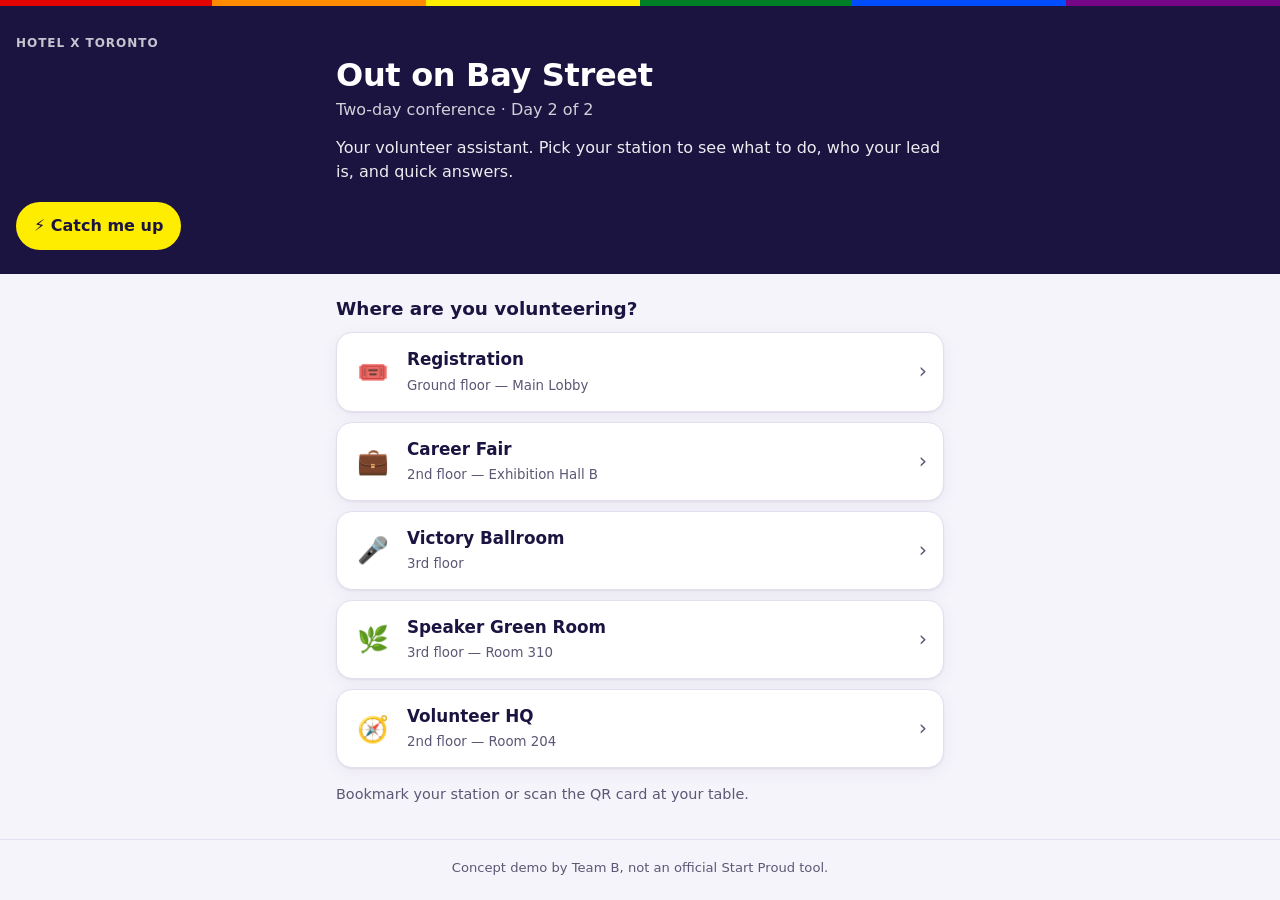
==== index.html @ a0ced64b "Add OOBS volunteer assistant concept demo and QR cards Co-Authored-By: Claude Opus 5.5 <noreply@anth" ====
<!doctype html>
<html lang="en">
<head>
  <meta charset="utf-8">
  <meta name="viewport" content="width=device-width, initial-scale=1, viewport-fit=cover">
  <title>OOBS Volunteer Assistant</title>
  <meta name="description" content="Concept demo volunteer assistant for Out on Bay Street.">
  <meta name="theme-color" content="#1b1440">
  <link rel="icon" href="assets/favicon.svg" type="image/svg+xml">
  <link rel="stylesheet" href="assets/style.css">
</head>
<body data-page="home">
  <div class="pride-bar" aria-hidden="true"></div>
  <header class="hero">
    <p class="eyebrow" data-text="event.venue"></p>
    <h1 data-text="event.name"></h1>
    <p class="sub" data-text="event.dates"></p>
    <p class="lede" data-text="event.tagline"></p>
    <button class="btn btn-catchup" type="button" data-catchup></button>
  </header>

  <main class="wrap">
    <h2 class="section-title" data-text="ui.homeHeading"></h2>
    <ul class="station-list" id="station-list"></ul>
    <p class="note" data-text="ui.allStationsNote"></p>
  </main>

  <footer class="footer" data-text="ui.footer"></footer>
  <script src="assets/app.js"></script>
</body>
</html>
---- assets/style.css ----
:root {
  --bg: #f6f4fb;
  --surface: #ffffff;
  --ink: #1b1440;
  --muted: #5c5775;
  --line: #e3dff0;
  --accent: #6b3fd4;
  --accent-ink: #ffffff;
  --accent-soft: #efe9fd;
  --bot: #f1eff8;
  --me: #6b3fd4;
  --me-ink: #ffffff;
  --warn: #fff4e0;
  --warn-ink: #7a4a00;
  --hero: #1b1440;
  --hero-ink: #ffffff;
  --radius: 16px;
  --shadow: 0 1px 2px rgba(27, 20, 64, .06), 0 4px 16px rgba(27, 20, 64, .06);
}
@media (prefers-color-scheme: dark) {
  :root {
    --bg: #0f0c22;
    --surface: #1a1634;
    --ink: #f2f0fb;
    --muted: #a9a4c4;
    --line: #2d2850;
    --accent: #a585ff;
    --accent-ink: #120d2b;
    --accent-soft: #2a2350;
    --bot: #242046;
    --me: #a585ff;
    --me-ink: #120d2b;
    --warn: #3a2d10;
    --warn-ink: #ffd88a;
    --hero: #15102f;
    --shadow: none;
  }
}

* { box-sizing: border-box; }
html { -webkit-text-size-adjust: 100%; }
body {
  margin: 0;
  background: var(--bg);
  color: var(--ink);
  font: 16px/1.5 system-ui, -apple-system, "Segoe UI", Roboto, sans-serif;
  min-height: 100vh;
  display: flex;
  flex-direction: column;
}
h1, h2 { line-height: 1.2; margin: 0; }
a { color: var(--accent); }
.sr-only { position: absolute; width: 1px; height: 1px; overflow: hidden; clip: rect(0 0 0 0); white-space: nowrap; }

.pride-bar {
  height: 6px;
  background: linear-gradient(90deg, #e40303 0 16.6%, #ff8c00 0 33.3%, #ffed00 0 50%, #008026 0 66.6%, #004dff 0 83.3%, #750787 0);
}
.wrap { width: 100%; max-width: 640px; margin: 0 auto; padding: 16px; flex: 1; }

/* Home hero */
.hero { background: var(--hero); color: var(--hero-ink); padding: 28px 16px 24px; }
.hero > * { max-width: 608px; margin-left: auto; margin-right: auto; }
.hero h1 { font-size: 2rem; letter-spacing: -.01em; }
.hero .sub { margin: 4px auto 0; opacity: .8; }
.hero .lede { margin: 14px auto 18px; opacity: .92; }
.eyebrow { text-transform: uppercase; letter-spacing: .08em; font-size: .75rem; font-weight: 700; margin: 0 0 4px; opacity: .75; }

.section-title { font-size: 1.15rem; margin: 8px 0 12px; }
.station-list { list-style: none; padding: 0; margin: 0; display: grid; gap: 10px; }
.station-link {
  display: flex; align-items: center; gap: 14px;
  background: var(--surface); color: var(--ink); text-decoration: none;
  border: 1px solid var(--line); border-radius: var(--radius); padding: 14px 16px;
  box-shadow: var(--shadow); min-height: 64px;
}
.station-link:active { transform: scale(.99); }
.station-link .emoji { font-size: 1.6rem; width: 40px; text-align: center; }
.station-link strong { display: block; font-size: 1.05rem; }
.station-link small { color: var(--muted); }
.station-link .chev { margin-left: auto; color: var(--muted); font-size: 1.3rem; }
.note { color: var(--muted); font-size: .9rem; margin-top: 16px; }

/* Buttons */
.btn {
  appearance: none; border: 0; cursor: pointer; font: inherit; font-weight: 600;
  background: var(--accent); color: var(--accent-ink);
  border-radius: 999px; padding: 12px 18px; min-height: 44px;
  display: inline-flex; align-items: center; justify-content: center; gap: 6px; text-decoration: none;
}
.btn-small { padding: 8px 14px; min-height: 38px; font-size: .9rem; }
.btn-outline { background: transparent; color: var(--accent); border: 1.5px solid var(--accent); }
.hero .btn-catchup { background: #ffed00; color: #1b1440; }
.btn:focus-visible, .chip:focus-visible, input:focus-visible, a:focus-visible { outline: 3px solid #ff8c00; outline-offset: 2px; }

/* Station page */
.topbar {
  display: flex; align-items: center; justify-content: space-between; gap: 10px;
  padding: 10px 16px; background: var(--surface); border-bottom: 1px solid var(--line);
  position: sticky; top: 0; z-index: 5;
}
.back { text-decoration: none; font-weight: 600; }
.station-head { display: flex; align-items: center; gap: 14px; margin: 4px 0 16px; }
.station-head h1 { font-size: 1.75rem; }
.station-head .eyebrow { color: var(--muted); opacity: 1; }
.station-emoji { font-size: 2.4rem; width: 60px; height: 60px; display: grid; place-items: center; background: var(--accent-soft); border-radius: 18px; flex: none; }

.facts { display: grid; grid-template-columns: 1fr 1fr; gap: 10px; margin-bottom: 14px; }
.fact { background: var(--surface); border: 1px solid var(--line); border-radius: var(--radius); padding: 12px 14px; box-shadow: var(--shadow); display: flex; flex-direction: column; gap: 2px; }
.fact-lead { grid-column: 1 / -1; flex-direction: row; flex-wrap: wrap; align-items: center; column-gap: 10px; }
.fact-lead .fact-label { width: 100%; }
.fact-lead .btn { margin-left: auto; }
.fact-label { font-size: .75rem; text-transform: uppercase; letter-spacing: .06em; color: var(--muted); font-weight: 700; }
.fact-value { font-weight: 600; }
.pronouns { font-weight: 400; color: var(--muted); font-size: .9rem; }

.card { background: var(--surface); border: 1px solid var(--line); border-radius: var(--radius); padding: 18px 16px; margin-bottom: 14px; box-shadow: var(--shadow); }
.card h2 { font-size: 1.15rem; margin-bottom: 10px; }
.tasks { margin: 0; padding-left: 1.3em; display: grid; gap: 8px; }
.tasks li::marker { color: var(--accent); font-weight: 700; }
.muted { color: var(--muted); margin: 0 0 12px; font-size: .92rem; }

/* Chat */
.chat-log { display: flex; flex-direction: column; gap: 8px; margin-bottom: 12px; }
.chat-log:empty { display: none; }
.msg { max-width: 88%; padding: 10px 14px; border-radius: 18px; animation: pop .18s ease-out; overflow-wrap: anywhere; }
.msg-me { align-self: flex-end; background: var(--me); color: var(--me-ink); border-bottom-right-radius: 6px; }
.msg-bot { align-self: flex-start; background: var(--bot); border-bottom-left-radius: 6px; }
.msg-unsure { background: var(--warn); color: var(--warn-ink); }
.msg .btn { margin-top: 8px; }
@keyframes pop { from { opacity: 0; transform: translateY(4px); } to { opacity: 1; transform: none; } }
@media (prefers-reduced-motion: reduce) { .msg { animation: none; } }

.suggestions { display: flex; flex-wrap: wrap; gap: 8px; margin-bottom: 12px; }
.chip {
  appearance: none; font: inherit; font-size: .9rem; cursor: pointer; text-align: left;
  background: var(--accent-soft); color: var(--ink); border: 1px solid transparent;
  border-radius: 999px; padding: 8px 14px; min-height: 40px;
}
.chat-form { display: flex; gap: 8px; }
.chat-form input {
  flex: 1; min-width: 0; font: inherit; font-size: 16px; /* 16px stops iOS zoom */
  padding: 11px 14px; border-radius: 999px; border: 1.5px solid var(--line);
  background: var(--bg); color: var(--ink);
}

/* Catch me up sheet */
.sheet-backdrop { position: fixed; inset: 0; background: rgba(10, 6, 30, .55); display: flex; align-items: flex-end; justify-content: center; z-index: 20; }
.sheet-backdrop[hidden] { display: none; }
.sheet { background: var(--surface); color: var(--ink); width: 100%; max-width: 560px; border-radius: 22px 22px 0 0; padding: 22px 18px calc(18px + env(safe-area-inset-bottom)); max-height: 85vh; overflow: auto; }
@media (min-width: 600px) { .sheet-backdrop { align-items: center; } .sheet { border-radius: 22px; } }
.sheet h2 { font-size: 1.3rem; }
.sheet .updated { color: var(--muted); font-size: .85rem; margin: 2px 0 12px; }
.sheet ol { padding-left: 1.3em; margin: 0 0 18px; display: grid; gap: 10px; }
.sheet .btn { width: 100%; }

.error { background: var(--warn); color: var(--warn-ink); padding: 14px; border-radius: var(--radius); }

.footer { text-align: center; color: var(--muted); font-size: .82rem; padding: 18px 16px calc(22px + env(safe-area-inset-bottom)); border-top: 1px solid var(--line); }
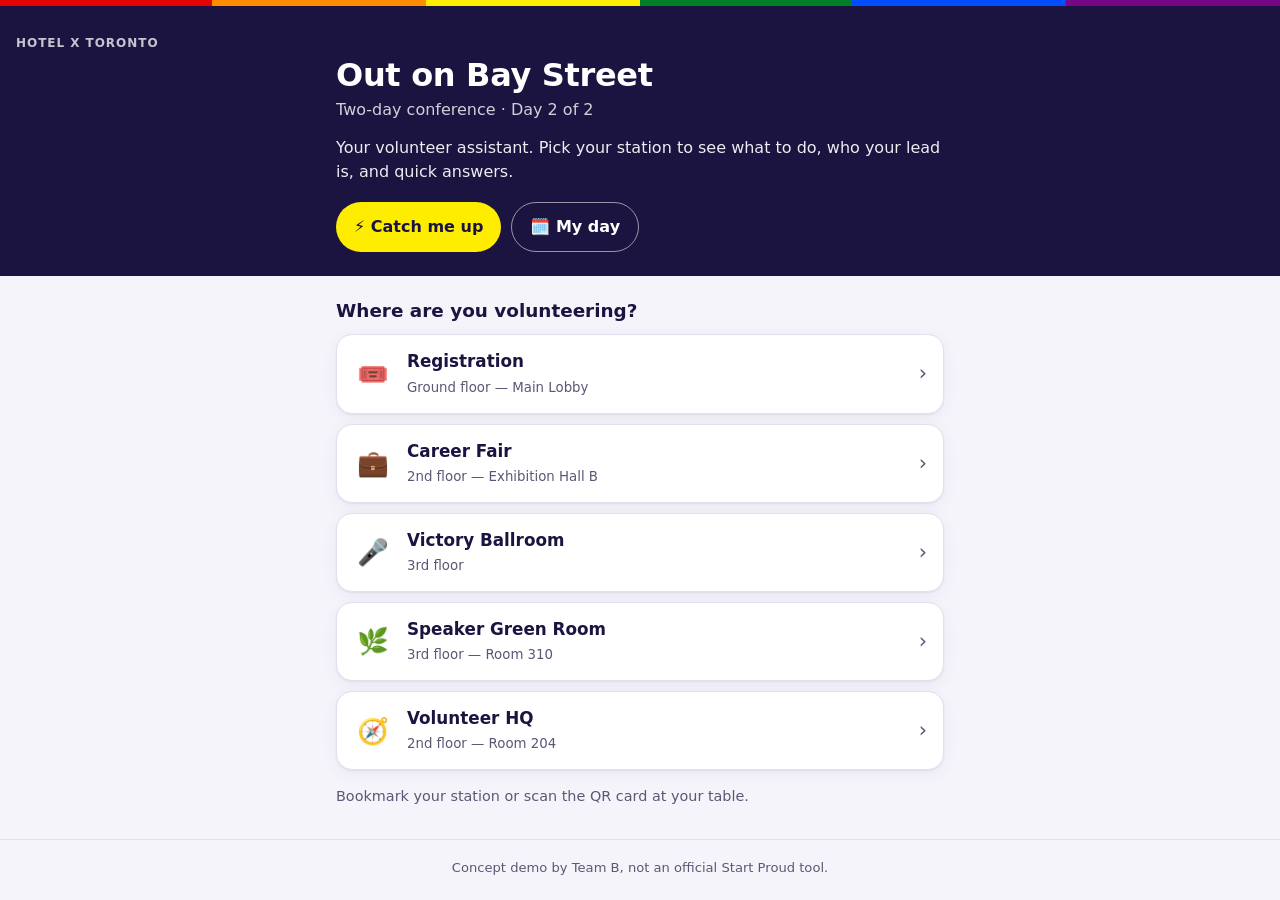
==== commit 679ff7ee: "Add My day page with role timelines and stacked-floor venue map Co-Authored-By: Claude Opus 5.5 <nor" ====
--- a/index.html
+++ b/index.html
@@ -16,7 +16,10 @@
     <h1 data-text="event.name"></h1>
     <p class="sub" data-text="event.dates"></p>
     <p class="lede" data-text="event.tagline"></p>
-    <button class="btn btn-catchup" type="button" data-catchup></button>
+    <div class="hero-actions">
+      <button class="btn btn-catchup" type="button" data-catchup></button>
+      <a class="btn btn-ghost" data-myday href="my-day.html">My day</a>
+    </div>
   </header>
 
   <main class="wrap">
--- a/assets/style.css
+++ b/assets/style.css
@@ -157,3 +157,71 @@
 .error { background: var(--warn); color: var(--warn-ink); padding: 14px; border-radius: var(--radius); }
 
 .footer { text-align: center; color: var(--muted); font-size: .82rem; padding: 18px 16px calc(22px + env(safe-area-inset-bottom)); border-top: 1px solid var(--line); }
+
+/* ---------- nav additions ---------- */
+.hero-actions { display: flex; flex-wrap: wrap; gap: 10px; }
+.btn-ghost { background: transparent; color: var(--hero-ink); border: 1.5px solid rgba(255,255,255,.55); }
+.topbar-actions { display: flex; gap: 8px; align-items: center; }
+.topbar .btn-small, .back { white-space: nowrap; }
+@media (max-width: 420px) { .topbar { padding: 10px 12px; } .topbar .btn-small { padding: 7px 10px; font-size: .82rem; } .back { font-size: .88rem; } }
+@media (max-width: 370px) { .back span { position: absolute; width: 1px; height: 1px; overflow: hidden; clip: rect(0 0 0 0); } }
+
+/* ---------- My day ---------- */
+.wrap-wide { max-width: 980px; }
+.small { font-size: .82rem; }
+.roles { border: 0; padding: 0; margin: 0 0 12px; }
+.roles legend { margin-bottom: 8px; padding: 0; }
+.role-chips { display: flex; flex-wrap: wrap; gap: 8px; }
+.role-chip[aria-pressed="true"] { background: var(--accent); color: var(--accent-ink); font-weight: 600; }
+
+.clock { display: flex; align-items: center; gap: 8px; flex-wrap: wrap; margin-bottom: 14px; font-size: .9rem; color: var(--muted); }
+.clock input { font: inherit; font-size: 16px; padding: 6px 10px; border-radius: 10px; border: 1.5px solid var(--line); background: var(--surface); color: var(--ink); }
+.badge { background: var(--warn); color: var(--warn-ink); border-radius: 999px; padding: 2px 10px; font-size: .75rem; font-weight: 700; text-transform: uppercase; letter-spacing: .05em; }
+.badge[hidden], .linkish[hidden], .btn[hidden] { display: none; }
+.linkish { appearance: none; background: none; border: 0; color: var(--accent); font: inherit; font-weight: 600; text-decoration: underline; cursor: pointer; padding: 6px 0; }
+
+.now-card { background: var(--hero); color: var(--hero-ink); border-radius: var(--radius); padding: 16px 18px; margin-bottom: 14px; }
+.now-card p { margin: 0; }
+.now-label { text-transform: uppercase; letter-spacing: .08em; font-size: .75rem; font-weight: 700; color: #ffed00; }
+.now-title { font-size: 1.25rem; font-weight: 700; margin: 4px 0 !important; }
+.now-where { opacity: .92; }
+.now-next { opacity: .75; font-size: .9rem; margin-top: 8px !important; }
+
+.day-grid { display: grid; gap: 14px; }
+.day-grid .card { margin-bottom: 0; }
+@media (min-width: 760px) {
+  .day-grid { grid-template-columns: 1fr 1fr; align-items: start; }
+  .map-card { position: sticky; top: 72px; order: 2; }
+}
+
+.timeline { list-style: none; padding: 0; margin: 0 0 14px; }
+.slot { position: relative; padding-left: 22px; }
+.slot::before { content: ""; position: absolute; left: 6px; top: 0; bottom: 0; width: 2px; background: var(--line); }
+.slot::after { content: ""; position: absolute; left: 1px; top: 16px; width: 12px; height: 12px; border-radius: 50%; background: var(--surface); border: 2px solid var(--line); }
+.slot:first-child::before { top: 18px; }
+.slot:last-child::before { bottom: calc(100% - 18px); }
+.slot button { appearance: none; width: 100%; text-align: left; font: inherit; color: inherit; background: none; border: 1.5px solid transparent; border-radius: 12px; padding: 8px 10px; margin: 2px 0; cursor: pointer; display: grid; gap: 2px; }
+.slot-time { font-size: .8rem; font-weight: 700; color: var(--muted); font-variant-numeric: tabular-nums; }
+.slot-body { display: grid; gap: 1px; }
+.slot-where { font-size: .9rem; color: var(--muted); }
+.slot-note { font-size: .85rem; color: var(--accent); }
+.slot.is-past { opacity: .5; }
+.slot.is-past::after { background: var(--line); }
+.slot.is-now button { background: var(--accent-soft); border-color: var(--accent); }
+.slot.is-now::after { background: var(--accent); border-color: var(--accent); box-shadow: 0 0 0 4px var(--accent-soft); }
+.slot.is-picked button { border-color: #ff8c00; }
+
+.venue-map { width: 100%; height: auto; display: block; }
+.venue-map .slab-side { fill: var(--line); }
+.venue-map .slab { fill: var(--bg); stroke: var(--line); stroke-width: 1.5; }
+.venue-map .floor-label { fill: var(--muted); font: 700 15px system-ui, sans-serif; }
+.venue-map .room rect { fill: var(--surface); stroke: var(--line); }
+.venue-map .room text { fill: var(--muted); font: 600 11px system-ui, sans-serif; }
+.venue-map .floor.is-active .slab { stroke: var(--accent); stroke-width: 2.5; fill: var(--accent-soft); }
+.venue-map .floor.is-active .slab-side { fill: var(--accent); opacity: .35; }
+.venue-map .floor.is-active .floor-label { fill: var(--accent); }
+.venue-map .room.is-active rect { fill: var(--accent); stroke: var(--accent); }
+.venue-map .room.is-active text { fill: var(--accent-ink); }
+.venue-map .pin { fill: #ffed00; stroke: var(--ink); stroke-width: 1; }
+.map-caption { font-weight: 700; margin: 10px 0 4px; }
+.slot.is-picked { opacity: 1; }
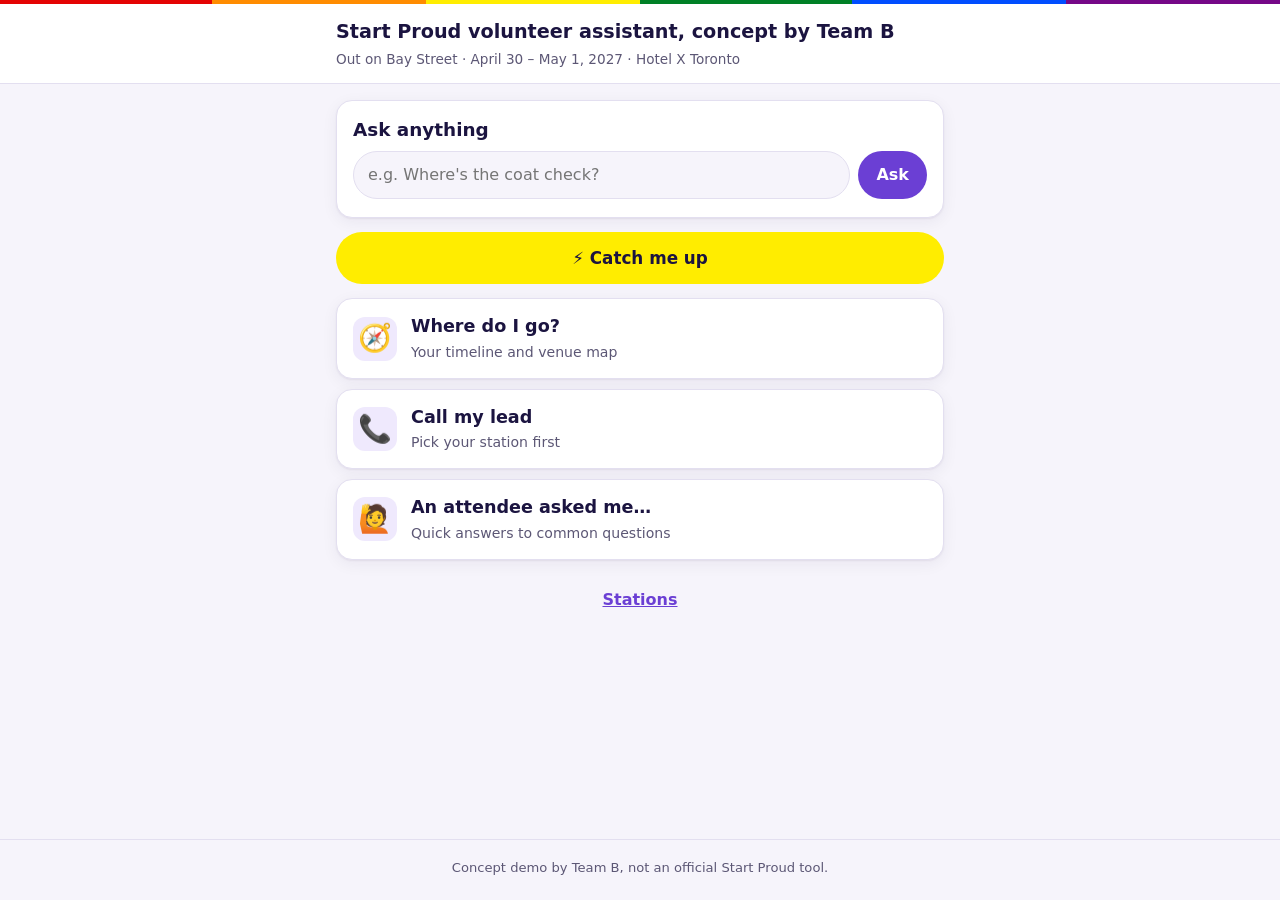
==== commit f88bd85a: "Simplify home screen, shorten answers, move stations behind a link Co-Authored-By: Claude Opus 5.5 <" ====
--- a/index.html
+++ b/index.html
@@ -3,29 +3,35 @@
 <head>
   <meta charset="utf-8">
   <meta name="viewport" content="width=device-width, initial-scale=1, viewport-fit=cover">
-  <title>OOBS Volunteer Assistant</title>
-  <meta name="description" content="Concept demo volunteer assistant for Out on Bay Street.">
-  <meta name="theme-color" content="#1b1440">
+  <title>Start Proud volunteer assistant, concept by Team B</title>
+  <meta name="description" content="Concept demo volunteer assistant for Out on Bay Street. Not an official Start Proud tool.">
+  <meta name="theme-color" content="#ffffff">
   <link rel="icon" href="assets/favicon.svg" type="image/svg+xml">
   <link rel="stylesheet" href="assets/style.css">
 </head>
 <body data-page="home">
   <div class="pride-bar" aria-hidden="true"></div>
-  <header class="hero">
-    <p class="eyebrow" data-text="event.venue"></p>
-    <h1 data-text="event.name"></h1>
-    <p class="sub" data-text="event.dates"></p>
-    <p class="lede" data-text="event.tagline"></p>
-    <div class="hero-actions">
-      <button class="btn btn-catchup" type="button" data-catchup></button>
-      <a class="btn btn-ghost" data-myday href="my-day.html">My day</a>
-    </div>
+  <header class="app-header">
+    <h1 data-text="ui.header"></h1>
+    <p class="event-line"><span data-text="event.name"></span> · <span data-text="event.dates"></span> · <span data-text="event.venue"></span></p>
   </header>
 
-  <main class="wrap">
-    <h2 class="section-title" data-text="ui.homeHeading"></h2>
-    <ul class="station-list" id="station-list"></ul>
-    <p class="note" data-text="ui.allStationsNote"></p>
+  <main class="wrap home">
+    <section class="card chat" aria-labelledby="ask-title">
+      <h2 id="ask-title" data-text="ui.home.askTitle"></h2>
+      <form class="chat-form" id="chat-form" autocomplete="off">
+        <label class="sr-only" for="chat-input" data-text="ui.home.askTitle"></label>
+        <input id="chat-input" type="text" enterkeyhint="send">
+        <button class="btn" type="submit" data-text="ui.send"></button>
+      </form>
+      <div class="chat-log" id="chat-log" aria-live="polite"></div>
+    </section>
+
+    <button class="btn btn-catchup btn-block" type="button" data-catchup></button>
+
+    <nav class="big-buttons" id="big-buttons" aria-label="Quick actions"></nav>
+
+    <p class="stations-link"><a href="stations.html" data-text="ui.home.stationsLink"></a></p>
   </main>
 
   <footer class="footer" data-text="ui.footer"></footer>
--- a/assets/style.css
+++ b/assets/style.css
@@ -53,7 +53,7 @@
 .sr-only { position: absolute; width: 1px; height: 1px; overflow: hidden; clip: rect(0 0 0 0); white-space: nowrap; }
 
 .pride-bar {
-  height: 6px;
+  height: 4px;
   background: linear-gradient(90deg, #e40303 0 16.6%, #ff8c00 0 33.3%, #ffed00 0 50%, #008026 0 66.6%, #004dff 0 83.3%, #750787 0);
 }
 .wrap { width: 100%; max-width: 640px; margin: 0 auto; padding: 16px; flex: 1; }
@@ -225,3 +225,59 @@
 .venue-map .pin { fill: #ffed00; stroke: var(--ink); stroke-width: 1; }
 .map-caption { font-weight: 700; margin: 10px 0 4px; }
 .slot.is-picked { opacity: 1; }
+
+/* ---------- map button, org chips, safety escalation ---------- */
+.map-btn { grid-column: 1 / -1; width: 100%; }
+.sugg-label { margin: 0 0 6px; }
+.chip-org { background: transparent; border-color: var(--line); }
+:root { --urgent: #b3261e; --urgent-soft: #fdecea; --urgent-ink: #5c0f0a; }
+@media (prefers-color-scheme: dark) { :root { --urgent: #ff8a80; --urgent-soft: #3a1513; --urgent-ink: #ffdad6; } }
+.msg-urgent { background: var(--urgent-soft); color: var(--urgent-ink); border: 2px solid var(--urgent); display: grid; gap: 4px; max-width: 100%; }
+.urgent-head { font-size: 1.05rem; }
+.urgent-where { font-weight: 600; }
+.btn-urgent { background: var(--urgent); color: #fff; margin-top: 6px; }
+@media (prefers-color-scheme: dark) { .btn-urgent { color: #2b0503; } }
+
+/* ---------- simplified home ---------- */
+.app-header { background: var(--surface); border-bottom: 1px solid var(--line); padding: 16px 16px 14px; }
+.app-header > * { max-width: 608px; margin-left: auto; margin-right: auto; }
+.app-header h1 { font-size: 1.2rem; line-height: 1.3; }
+.event-line { margin: 4px auto 0; color: var(--muted); font-size: .85rem; }
+.home { display: grid; grid-template-columns: minmax(0, 1fr); gap: 14px; align-content: start; }
+.home .card { margin-bottom: 0; }
+.home .chat h2 { margin-bottom: 10px; }
+.home .chat-log { margin: 12px 0 0; }
+.btn-block { width: 100%; }
+.home .btn-catchup { background: #ffed00; color: #1b1440; min-height: 52px; font-size: 1.05rem; }
+.big-buttons { display: grid; gap: 10px; }
+.big-btn {
+  appearance: none; font: inherit; text-align: left; cursor: pointer; text-decoration: none; color: var(--ink);
+  display: flex; align-items: center; gap: 14px; width: 100%; min-height: 76px;
+  background: var(--surface); border: 1.5px solid var(--line); border-radius: var(--radius);
+  padding: 14px 16px; box-shadow: var(--shadow);
+}
+.big-btn:active { transform: scale(.99); }
+.big-btn:focus-visible { outline: 3px solid #ff8c00; outline-offset: 2px; }
+.big-emoji { font-size: 1.7rem; width: 44px; height: 44px; display: grid; place-items: center; background: var(--accent-soft); border-radius: 12px; flex: none; }
+.big-text strong { display: block; font-size: 1.1rem; }
+.big-text small { color: var(--muted); font-size: .88rem; }
+.stations-link { text-align: center; margin: 4px 0 0; }
+.stations-link a { font-weight: 600; display: inline-block; padding: 10px 16px; }
+.page-title { font-size: 1.6rem; margin: 4px 0 4px; }
+
+.lead-list { list-style: none; padding: 0; margin: 0 0 16px; display: grid; gap: 8px; }
+.lead-list li { display: flex; align-items: center; gap: 10px; border: 1px solid var(--line); border-radius: 12px; padding: 10px 12px; }
+.lead-list li > span { flex: 1; min-width: 0; }
+.lead-list strong { display: block; }
+.lead-list small { color: var(--muted); }
+.sheet .lead-list .btn { width: auto; }
+.sheet-chips { display: grid; gap: 8px; margin-bottom: 16px; }
+.sheet-chips .chip { min-height: 48px; font-size: 1rem; }
+.sheet h2 { margin-bottom: 2px; }
+/* answers: full-width bubbles so a two-line answer stays two lines on a phone */
+.msg-bot { max-width: 100%; font-size: 15px; line-height: 1.45; }
+@media (max-width: 359px) {
+  .wrap { padding: 12px; }
+  .card { padding: 14px 12px; }
+  .msg-bot { padding: 9px 11px; font-size: 14.5px; }
+}
